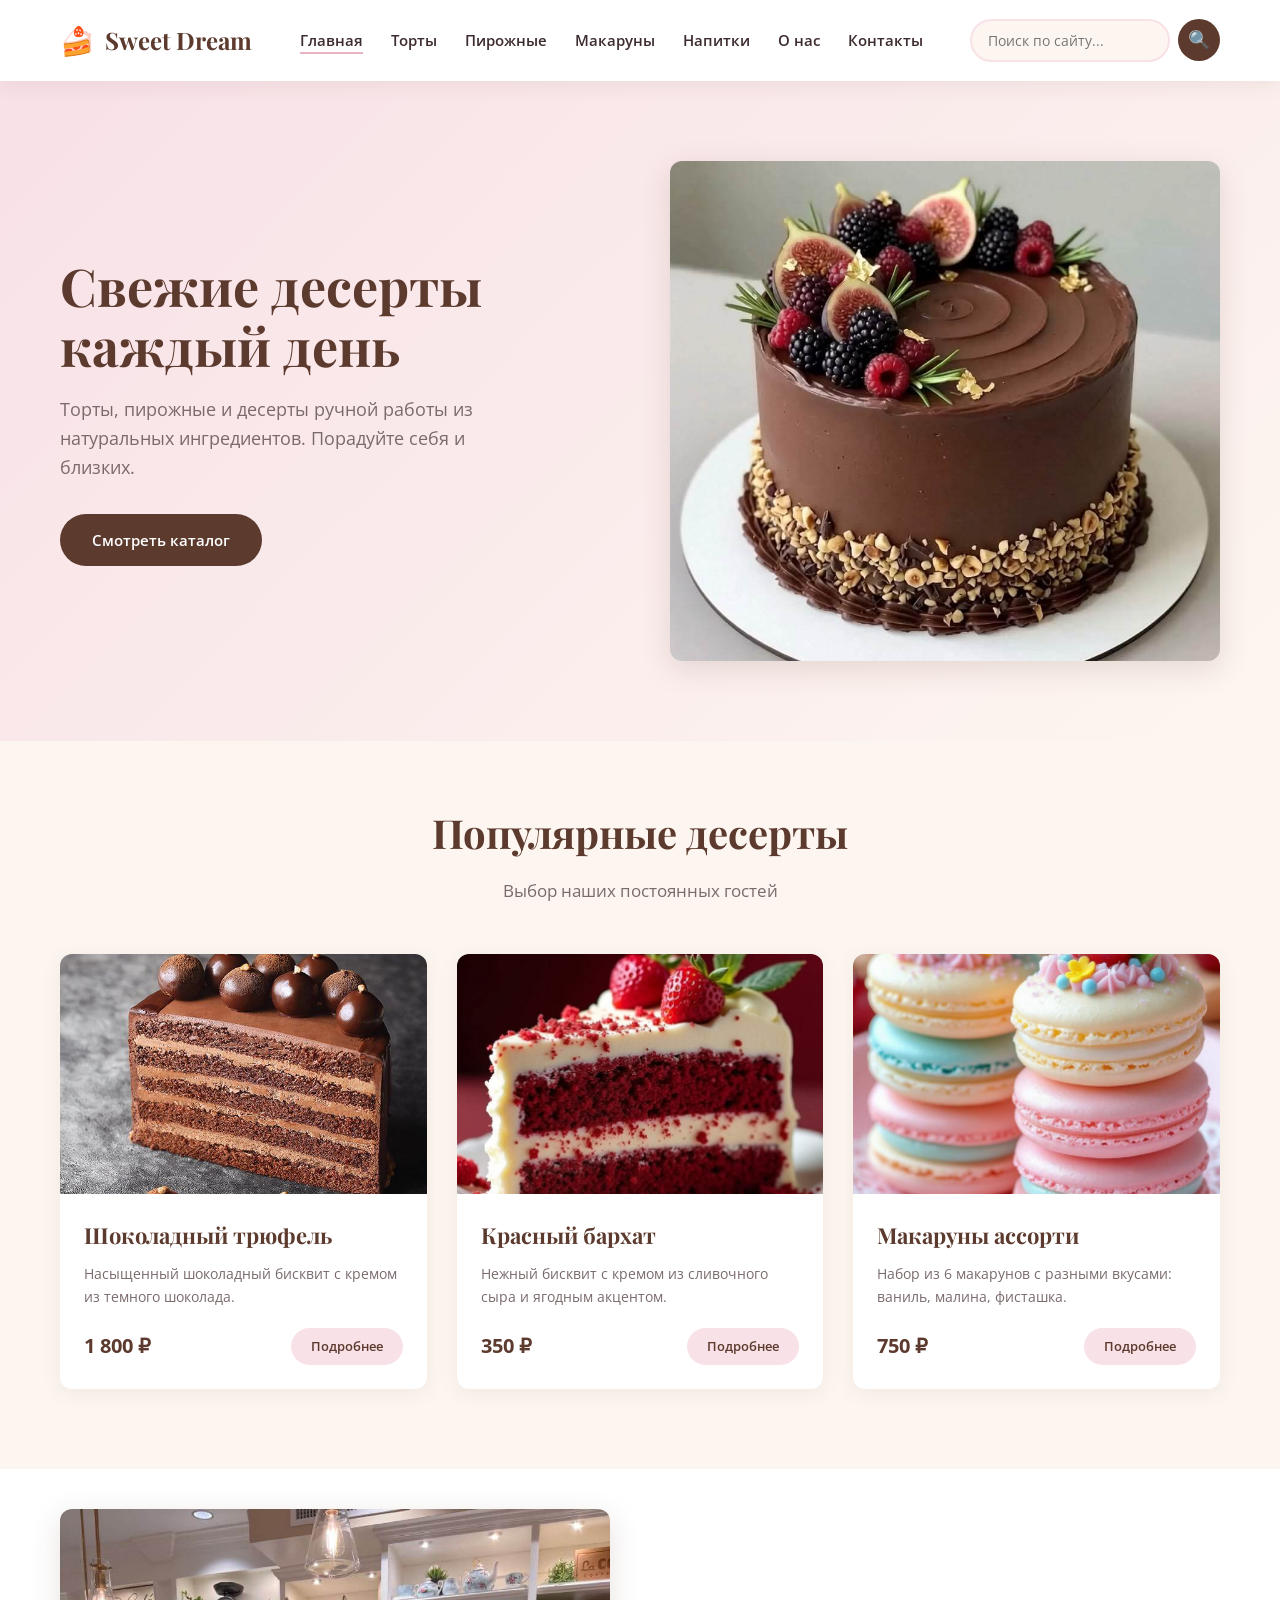
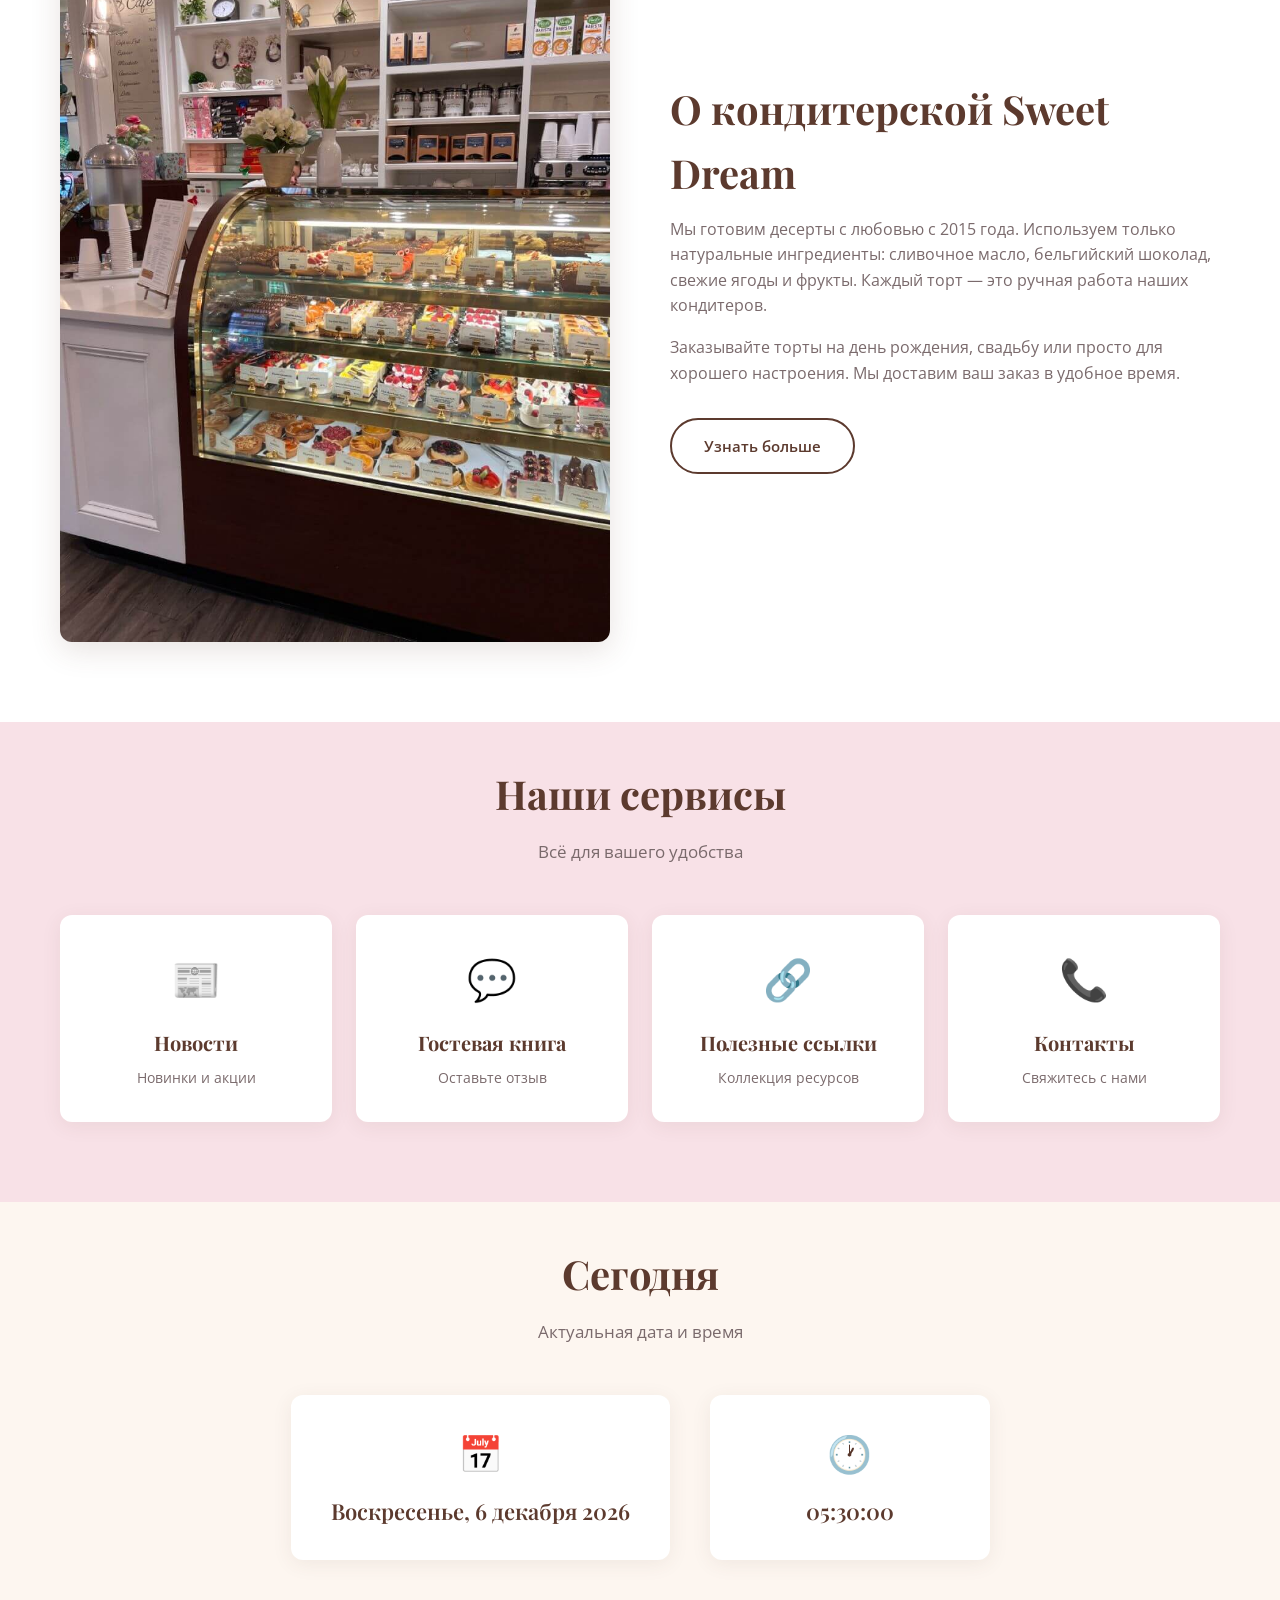
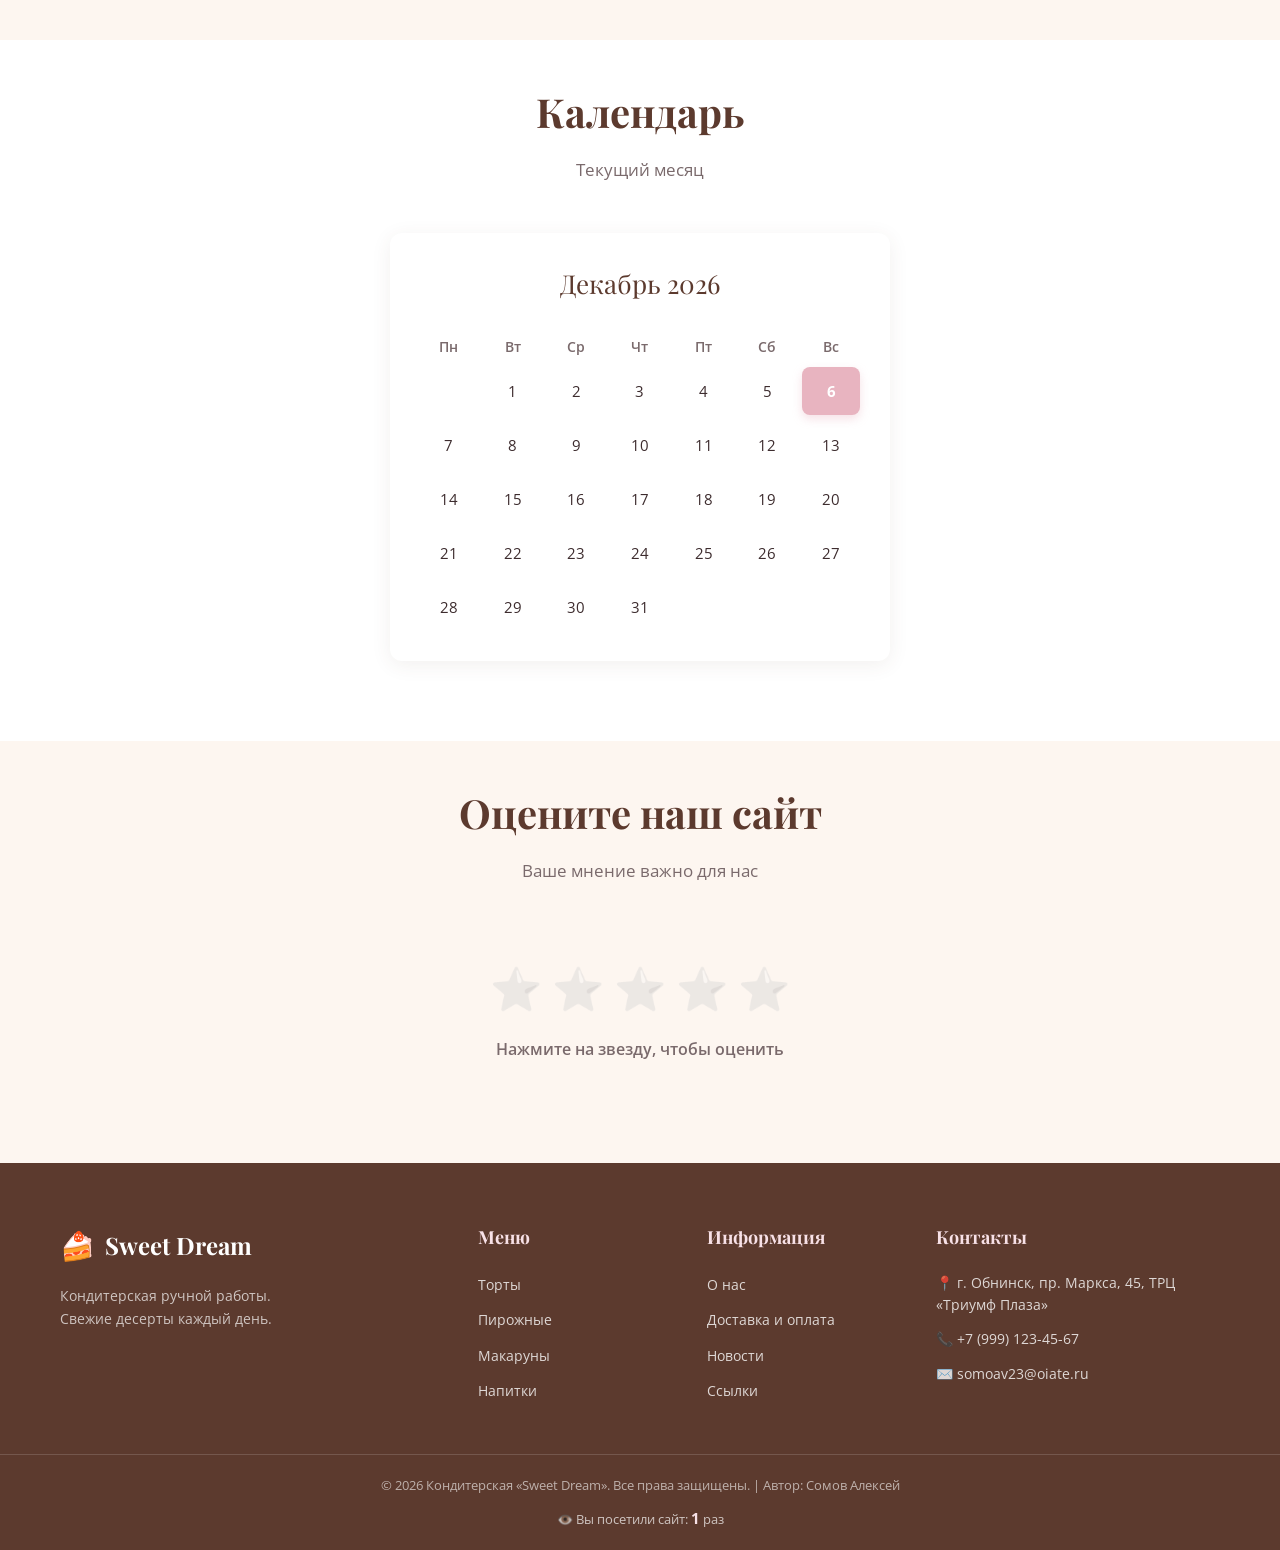
==== index.html @ 5559045a "Add files via upload" ====
﻿<!DOCTYPE html>
<html lang="ru">
<head>
    <meta charset="UTF-8">
    <meta name="viewport" content="width=device-width, initial-scale=1.0">
    
    <meta name="description" content="Кондитерская Sweet Dream — свежие торты, пирожные, макаруны и десерты на заказ. Доставка по городу.">
    <meta name="keywords" content="кондитерская, торты, пирожные, макаруны, десерты, заказать торт, сладости">
    <meta name="author" content="Сомов Алексей">
    <meta name="yandex-verification" content="f34d51f0212edb52" />
    
    <title>Sweet Dream — Кондитерская | Главная</title>
    
    <link rel="preconnect" href="https://fonts.googleapis.com">
    <link rel="preconnect" href="https://fonts.gstatic.com" crossorigin>
    <link href="https://fonts.googleapis.com/css2?family=Playfair+Display:wght@400;700&family=Open+Sans:wght@300;400;600&display=swap" rel="stylesheet">
    
    <link rel="stylesheet" href="css/style.css">

    <link rel="icon" type="image/x-icon" href="favicon.ico">
</head>
<body>

    <header class="header">
        <div class="container header__inner">
            <a href="index.html" class="logo">
                <span class="logo__icon">🍰</span>
                <span class="logo__text">Sweet Dream</span>
            </a>
            
            <nav class="nav">
                <ul class="nav__list">
                    <li><a href="index.html" class="nav__link nav__link--active">Главная</a></li>
                    <li><a href="pages/cakes.html" class="nav__link">Торты</a></li>
                    <li><a href="pages/pastries.html" class="nav__link">Пирожные</a></li>
                    <li><a href="pages/macarons.html" class="nav__link">Макаруны</a></li>
                    <li><a href="pages/drinks.html" class="nav__link">Напитки</a></li>
                    <li><a href="pages/about.html" class="nav__link">О нас</a></li>
                    <li><a href="pages/contacts.html" class="nav__link">Контакты</a></li>
                </ul>
            </nav>
            
            <form class="search-form" id="search-form">
                <input type="text" id="search-input" class="search-form__input" placeholder="Поиск по сайту...">
                <button type="submit" class="search-form__btn">🔍</button>
            </form>
        </div>
    </header>

    <section class="hero">
        <div class="container hero__inner">
            <div class="hero__content">
                <h1 class="hero__title">Свежие десерты<br>каждый день</h1>
                <p class="hero__subtitle">Торты, пирожные и десерты ручной работы из натуральных ингредиентов. Порадуйте себя и близких.</p>
                <a href="pages/cakes.html" class="btn btn--primary">Смотреть каталог</a>
            </div>
            <div class="hero__image">
                <img src="images/hero-cake.jpg" alt="Изысканный торт" class="hero__img">
            </div>
        </div>
    </section>

    <div class="section" id="search-section">
        <div class="container">
            <h2 class="section__title" id="search-title" style="display: none;">Результаты поиска</h2>
            <div id="search-results" class="search-results"></div>
        </div>
    </div>

    <section class="section">
        <div class="container">
            <h2 class="section__title">Популярные десерты</h2>
            <p class="section__subtitle">Выбор наших постоянных гостей</p>
            
            <div class="products">
                <article class="product-card">
                    <div class="product-card__image">
                        <img src="images/cake-1.jpg" alt="Торт Шоколадный трюфель">
                    </div>
                    <div class="product-card__body">
                        <h3 class="product-card__title">Шоколадный трюфель</h3>
                        <p class="product-card__desc">Насыщенный шоколадный бисквит с кремом из темного шоколада.</p>
                        <div class="product-card__footer">
                            <span class="product-card__price">1 800 ₽</span>
                            <a href="pages/cakes.html" class="btn btn--small">Подробнее</a>
                        </div>
                    </div>
                </article>

                <article class="product-card">
                    <div class="product-card__image">
                        <img src="images/cake-2.jpg" alt="Пирожное Красный бархат">
                    </div>
                    <div class="product-card__body">
                        <h3 class="product-card__title">Красный бархат</h3>
                        <p class="product-card__desc">Нежный бисквит с кремом из сливочного сыра и ягодным акцентом.</p>
                        <div class="product-card__footer">
                            <span class="product-card__price">350 ₽</span>
                            <a href="pages/pastries.html" class="btn btn--small">Подробнее</a>
                        </div>
                    </div>
                </article>

                <article class="product-card">
                    <div class="product-card__image">
                        <img src="images/cake-3.jpg" alt="Макаруны ассорти">
                    </div>
                    <div class="product-card__body">
                        <h3 class="product-card__title">Макаруны ассорти</h3>
                        <p class="product-card__desc">Набор из 6 макарунов с разными вкусами: ваниль, малина, фисташка.</p>
                        <div class="product-card__footer">
                            <span class="product-card__price">750 ₽</span>
                            <a href="pages/macarons.html" class="btn btn--small">Подробнее</a>
                        </div>
                    </div>
                </article>
            </div>
        </div>
    </section>

    <section class="section section--alt">
        <div class="container about-preview">
            <div class="about-preview__image">
                <img src="images/bakery.jpg" alt="Наша кондитерская">
            </div>
            <div class="about-preview__content">
                <h2 class="section__title section__title--left">О кондитерской Sweet Dream</h2>
                <p>Мы готовим десерты с любовью с 2015 года. Используем только натуральные ингредиенты: сливочное масло, бельгийский шоколад, свежие ягоды и фрукты. Каждый торт — это ручная работа наших кондитеров.</p>
                <p>Заказывайте торты на день рождения, свадьбу или просто для хорошего настроения. Мы доставим ваш заказ в удобное время.</p>
                <a href="pages/about.html" class="btn btn--secondary">Узнать больше</a>
            </div>
        </div>
    </section>

    <section class="section services-preview">
        <div class="container">
            <h2 class="section__title">Наши сервисы</h2>
            <p class="section__subtitle">Всё для вашего удобства</p>
            
            <div class="services">
                <a href="pages/news.html" class="service-card">
                    <span class="service-card__icon">📰</span>
                    <h3 class="service-card__title">Новости</h3>
                    <p class="service-card__desc">Новинки и акции</p>
                </a>
                <a href="pages/guestbook.html" class="service-card">
                    <span class="service-card__icon">💬</span>
                    <h3 class="service-card__title">Гостевая книга</h3>
                    <p class="service-card__desc">Оставьте отзыв</p>
                </a>
                <a href="pages/links.html" class="service-card">
                    <span class="service-card__icon">🔗</span>
                    <h3 class="service-card__title">Полезные ссылки</h3>
                    <p class="service-card__desc">Коллекция ресурсов</p>
                </a>
                <a href="pages/contacts.html" class="service-card">
                    <span class="service-card__icon">📞</span>
                    <h3 class="service-card__title">Контакты</h3>
                    <p class="service-card__desc">Свяжитесь с нами</p>
                </a>
            </div>
        </div>
    </section>

    <section class="section">
        <div class="container">
            <h2 class="section__title">Сегодня</h2>
            <p class="section__subtitle">Актуальная дата и время</p>
            
            <div class="informer">
                <div class="informer__item">
                    <span class="informer__icon">📅</span>
                    <p id="informer-date" class="informer__text">Загрузка...</p>
                </div>
                <div class="informer__item">
                    <span class="informer__icon">🕐</span>
                    <p id="informer-time" class="informer__text">Загрузка...</p>
                </div>
            </div>
        </div>
    </section>

    <section class="section section--alt">
        <div class="container">
            <h2 class="section__title">Календарь</h2>
            <p class="section__subtitle">Текущий месяц</p>
            
            <div id="calendar" class="calendar-wrap"></div>
        </div>
    </section>

    <section class="section">
        <div class="container">
            <h2 class="section__title">Оцените наш сайт</h2>
            <p class="section__subtitle">Ваше мнение важно для нас</p>
            
            <div class="rating-wrap">
                <div class="rating">
                    <span class="rating__star" data-value="1">⭐</span>
                    <span class="rating__star" data-value="2">⭐</span>
                    <span class="rating__star" data-value="3">⭐</span>
                    <span class="rating__star" data-value="4">⭐</span>
                    <span class="rating__star" data-value="5">⭐</span>
                </div>
                <p id="rating-result" class="rating__result">Нажмите на звезду, чтобы оценить</p>
            </div>
        </div>
    </section>

    <footer class="footer">
        <div class="container footer__inner">
            <div class="footer__col">
                <a href="index.html" class="logo logo--footer">
                    <span class="logo__icon">🍰</span>
                    <span class="logo__text">Sweet Dream</span>
                </a>
                <p class="footer__text">Кондитерская ручной работы.<br>Свежие десерты каждый день.</p>
            </div>
            
            <div class="footer__col">
                <h3 class="footer__title">Меню</h3>
                <ul class="footer__list">
                    <li><a href="pages/cakes.html">Торты</a></li>
                    <li><a href="pages/pastries.html">Пирожные</a></li>
                    <li><a href="pages/macarons.html">Макаруны</a></li>
                    <li><a href="pages/drinks.html">Напитки</a></li>
                </ul>
            </div>
            
            <div class="footer__col">
                <h3 class="footer__title">Информация</h3>
                <ul class="footer__list">
                    <li><a href="pages/about.html">О нас</a></li>
                    <li><a href="pages/delivery.html">Доставка и оплата</a></li>
                    <li><a href="pages/news.html">Новости</a></li>
                    <li><a href="pages/links.html">Ссылки</a></li>
                </ul>
            </div>
            
            <div class="footer__col">
                <h3 class="footer__title">Контакты</h3>
                <ul class="footer__list footer__list--contacts">
                    <li>📍 г. Обнинск, пр. Маркса, 45, ТРЦ «Триумф Плаза»</li>
                    <li>📞 +7 (999) 123-45-67</li>
                    <li>✉️ somoav23@oiate.ru</li>
                </ul>
            </div>
        </div>
        
        <div class="footer__bottom">
            <div class="container">
                <p>© 2026 Кондитерская «Sweet Dream». Все права защищены. | Автор: Сомов Алексей</p>
                <p class="footer__counter">👁️ Вы посетили сайт: <span id="visit-counter">1</span> раз</p>
            </div>
        </div>
    </footer>

    <script src="js/counter.js"></script>
    <script src="js/rating.js"></script>
    <script src="js/datetime.js"></script>
    <script src="js/search.js"></script>
    <script src="js/calendar.js"></script>

</body>
</html>
---- css/style.css ----
﻿/* ============================================
   ПЕРЕМЕННЫЕ (цвета, шрифты)
   ============================================ */
:root {
    --color-pink: #f8e1e7;
    --color-pink-dark: #e8b4c0;
    --color-cream: #fdf6f0;
    --color-white: #ffffff;
    --color-text: #3d2c2e;
    --color-text-light: #7a6a6c;
    --color-accent: #c9a227;
    --color-brown: #5c3a2e;
    
    --font-heading: 'Playfair Display', Georgia, serif;
    --font-body: 'Open Sans', Arial, sans-serif;
    
    --shadow-soft: 0 4px 20px rgba(92, 58, 46, 0.08);
    --shadow-hover: 0 8px 30px rgba(92, 58, 46, 0.15);
    
    --radius: 12px;
    --container: 1200px;
}

/* ============================================
   СБРОС И БАЗОВЫЕ СТИЛИ
   ============================================ */
* {
    margin: 0;
    padding: 0;
    box-sizing: border-box;
}

html {
    scroll-behavior: smooth;
}

body {
    font-family: var(--font-body);
    color: var(--color-text);
    background-color: var(--color-cream);
    line-height: 1.6;
    font-size: 16px;
}

img {
    max-width: 100%;
    height: auto;
    display: block;
}

a {
    text-decoration: none;
    color: inherit;
    transition: color 0.3s ease;
}

ul {
    list-style: none;
}

.container {
    max-width: var(--container);
    margin: 0 auto;
    padding: 0 20px;
}

/* ============================================
   ШАПКА
   ============================================ */
.header {
    background-color: var(--color-white);
    box-shadow: var(--shadow-soft);
    position: sticky;
    top: 0;
    z-index: 100;
}

.header__inner {
    display: flex;
    align-items: center;
    justify-content: space-between;
    padding: 18px 20px;
    flex-wrap: wrap;
    gap: 15px;
}

.logo {
    display: flex;
    align-items: center;
    gap: 10px;
    font-family: var(--font-heading);
    font-size: 24px;
    font-weight: 700;
    color: var(--color-brown);
}

.logo__icon {
    font-size: 28px;
}

.nav__list {
    display: flex;
    gap: 28px;
}

.nav__link {
    font-size: 15px;
    font-weight: 600;
    color: var(--color-text);
    position: relative;
    padding-bottom: 4px;
}

.nav__link::after {
    content: '';
    position: absolute;
    bottom: 0;
    left: 0;
    width: 0;
    height: 2px;
    background-color: var(--color-pink-dark);
    transition: width 0.3s ease;
}

.nav__link:hover::after,
.nav__link--active::after {
    width: 100%;
}

.nav__link:hover {
    color: var(--color-brown);
}

/* ============================================
   ПОИСК ПО САЙТУ
   ============================================ */
.search-form {
    display: flex;
    gap: 8px;
    align-items: center;
}

.search-form__input {
    padding: 10px 16px;
    border: 2px solid var(--color-pink);
    border-radius: 50px;
    font-family: var(--font-body);
    font-size: 14px;
    width: 200px;
    background-color: var(--color-cream);
    transition: all 0.3s ease;
}

.search-form__input:focus {
    outline: none;
    border-color: var(--color-pink-dark);
    width: 240px;
}

.search-form__btn {
    width: 42px;
    height: 42px;
    border-radius: 50%;
    border: none;
    background-color: var(--color-brown);
    color: white;
    font-size: 18px;
    cursor: pointer;
    transition: background-color 0.3s ease;
}

.search-form__btn:hover {
    background-color: var(--color-accent);
}

.search-results {
    margin-top: 20px;
}

.search__count {
    font-size: 16px;
    color: var(--color-text-light);
    margin-bottom: 20px;
    text-align: center;
}

.search__list {
    display: grid;
    grid-template-columns: repeat(auto-fill, minmax(280px, 1fr));
    gap: 16px;
}

.search__item {
    list-style: none;
}

.search__link {
    display: flex;
    align-items: center;
    gap: 10px;
    padding: 18px 24px;
    background-color: var(--color-white);
    border-radius: var(--radius);
    box-shadow: var(--shadow-soft);
    font-family: var(--font-heading);
    font-size: 18px;
    color: var(--color-brown);
    transition: all 0.3s ease;
}

.search__link:hover {
    background-color: var(--color-pink);
    transform: translateX(5px);
}

.search__empty {
    text-align: center;
    font-size: 16px;
    color: var(--color-text-light);
    padding: 20px;
}

/* ============================================
   ГЕРОЙ-БЛОК
   ============================================ */
.hero {
    background: linear-gradient(135deg, var(--color-pink) 0%, var(--color-cream) 100%);
    padding: 80px 0;
}

.hero__inner {
    display: grid;
    grid-template-columns: 1fr 1fr;
    gap: 60px;
    align-items: center;
}

.hero__title {
    font-family: var(--font-heading);
    font-size: 52px;
    line-height: 1.15;
    color: var(--color-brown);
    margin-bottom: 20px;
}

.hero__subtitle {
    font-size: 18px;
    color: var(--color-text-light);
    margin-bottom: 32px;
    max-width: 480px;
}

.hero__img {
    border-radius: var(--radius);
    box-shadow: var(--shadow-hover);
    width: 100%;
    object-fit: cover;
}

/* ============================================
   КНОПКИ
   ============================================ */
.btn {
    display: inline-block;
    padding: 14px 32px;
    border-radius: 50px;
    font-family: var(--font-body);
    font-size: 15px;
    font-weight: 600;
    cursor: pointer;
    border: none;
    transition: all 0.3s ease;
}

.btn--primary {
    background-color: var(--color-brown);
    color: var(--color-white);
}

.btn--primary:hover {
    background-color: var(--color-accent);
    transform: translateY(-2px);
    box-shadow: var(--shadow-hover);
}

.btn--secondary {
    background-color: transparent;
    color: var(--color-brown);
    border: 2px solid var(--color-brown);
}

.btn--secondary:hover {
    background-color: var(--color-brown);
    color: var(--color-white);
}

.btn--small {
    padding: 8px 20px;
    font-size: 13px;
    background-color: var(--color-pink);
    color: var(--color-brown);
}

.btn--small:hover {
    background-color: var(--color-pink-dark);
}

/* ============================================
   СЕКЦИИ
   ============================================ */
.section {
    padding: 80px 0;
}

.section--alt {
    background-color: var(--color-white);
}

.section__title {
    font-family: var(--font-heading);
    font-size: 40px;
    color: var(--color-brown);
    text-align: center;
    margin-bottom: 12px;
}

.section__title--left {
    text-align: left;
}

.section__subtitle {
    text-align: center;
    color: var(--color-text-light);
    margin-bottom: 50px;
    font-size: 17px;
}

/* ============================================
   ЗАГОЛОВОК ВНУТРЕННЕЙ СТРАНИЦЫ
   ============================================ */
.page-header {
    background: linear-gradient(135deg, var(--color-pink) 0%, var(--color-cream) 100%);
    padding: 60px 0;
    text-align: center;
}

.page-header__title {
    font-family: var(--font-heading);
    font-size: 46px;
    color: var(--color-brown);
    margin-bottom: 12px;
}

.page-header__subtitle {
    font-size: 18px;
    color: var(--color-text-light);
}

/* ============================================
   КАРТОЧКИ ТОВАРОВ
   ============================================ */
.products {
    display: grid;
    grid-template-columns: repeat(3, 1fr);
    gap: 30px;
}

.product-card {
    background-color: var(--color-white);
    border-radius: var(--radius);
    overflow: hidden;
    box-shadow: var(--shadow-soft);
    transition: transform 0.3s ease, box-shadow 0.3s ease;
    display: flex;
    flex-direction: column;
}

.product-card:hover {
    transform: translateY(-6px);
    box-shadow: var(--shadow-hover);
}

.product-card__image {
    height: 240px;
    overflow: hidden;
}

.product-card__image img {
    width: 100%;
    height: 100%;
    object-fit: cover;
    transition: transform 0.5s ease;
}

.product-card:hover .product-card__image img {
    transform: scale(1.05);
}

.product-card__body {
    padding: 24px;
    display: flex;
    flex-direction: column;
    flex-grow: 1;
}

.product-card__title {
    font-family: var(--font-heading);
    font-size: 22px;
    color: var(--color-brown);
    margin-bottom: 10px;
}

.product-card__desc {
    font-size: 14px;
    color: var(--color-text-light);
    margin-bottom: 20px;
    flex-grow: 1;
}

.product-card__footer {
    display: flex;
    align-items: center;
    justify-content: space-between;
}

.product-card__price {
    font-size: 20px;
    font-weight: 700;
    color: var(--color-brown);
}

/* ============================================
   БЛОК О КОНДИТЕРСКОЙ
   ============================================ */
.about-preview {
    display: grid;
    grid-template-columns: 1fr 1fr;
    gap: 60px;
    align-items: center;
}

.about-preview__image img {
    border-radius: var(--radius);
    box-shadow: var(--shadow-hover);
    width: 100%;
    object-fit: cover;
}

.about-preview__content p {
    margin-bottom: 16px;
    color: var(--color-text-light);
}

.about-preview__content .btn {
    margin-top: 16px;
}

/* ============================================
   СЕРВИСЫ
   ============================================ */
.services-preview {
    background-color: var(--color-pink);
}

.services {
    display: grid;
    grid-template-columns: repeat(4, 1fr);
    gap: 24px;
}

.service-card {
    background-color: var(--color-white);
    border-radius: var(--radius);
    padding: 32px 20px;
    text-align: center;
    box-shadow: var(--shadow-soft);
    transition: transform 0.3s ease, box-shadow 0.3s ease;
}

.service-card:hover {
    transform: translateY(-5px);
    box-shadow: var(--shadow-hover);
}

.service-card__icon {
    font-size: 40px;
    display: block;
    margin-bottom: 16px;
}

.service-card__title {
    font-family: var(--font-heading);
    font-size: 20px;
    color: var(--color-brown);
    margin-bottom: 8px;
}

.service-card__desc {
    font-size: 14px;
    color: var(--color-text-light);
}

/* ============================================
   ТАБЛИЦА ЦЕН
   ============================================ */
.table-wrap {
    overflow-x: auto;
    border-radius: var(--radius);
    box-shadow: var(--shadow-soft);
    background-color: var(--color-white);
}

.price-table {
    width: 100%;
    border-collapse: collapse;
    font-size: 15px;
}

.price-table thead {
    background-color: var(--color-brown);
    color: var(--color-white);
}

.price-table th {
    padding: 18px 20px;
    text-align: left;
    font-family: var(--font-heading);
    font-size: 16px;
    font-weight: 600;
}

.price-table td {
    padding: 16px 20px;
    border-bottom: 1px solid var(--color-pink);
    color: var(--color-text);
}

.price-table tbody tr:nth-child(even) {
    background-color: var(--color-cream);
}

.price-table tbody tr:hover {
    background-color: var(--color-pink);
}

.price-table tbody tr:last-child td {
    border-bottom: none;
}

/* ============================================
   ЯКОРНАЯ НАВИГАЦИЯ
   ============================================ */
.anchor-nav {
    display: flex;
    justify-content: center;
    gap: 20px;
    flex-wrap: wrap;
    padding: 20px;
    background-color: var(--color-white);
    border-radius: var(--radius);
    box-shadow: var(--shadow-soft);
}

.anchor-nav__link {
    padding: 12px 24px;
    background-color: var(--color-pink);
    color: var(--color-brown);
    border-radius: 50px;
    font-weight: 600;
    font-size: 15px;
    transition: all 0.3s ease;
}

.anchor-nav__link:hover {
    background-color: var(--color-brown);
    color: var(--color-white);
    transform: translateY(-2px);
}

section[id] {
    scroll-margin-top: 100px;
}

/* ============================================
   ИНФО-КАРТОЧКИ (для страницы Доставка)
   ============================================ */
.info-cards {
    display: grid;
    grid-template-columns: repeat(3, 1fr);
    gap: 30px;
}

.info-card {
    background-color: var(--color-white);
    border-radius: var(--radius);
    padding: 40px 30px;
    text-align: center;
    box-shadow: var(--shadow-soft);
    transition: transform 0.3s ease;
}

.info-card:hover {
    transform: translateY(-5px);
    box-shadow: var(--shadow-hover);
}

.info-card__icon {
    font-size: 48px;
    display: block;
    margin-bottom: 20px;
}

.info-card__title {
    font-family: var(--font-heading);
    font-size: 22px;
    color: var(--color-brown);
    margin-bottom: 14px;
}

.info-card__text {
    font-size: 15px;
    color: var(--color-text-light);
    line-height: 1.7;
}

/* ============================================
   КОНТАКТЫ
   ============================================ */
.contacts-grid {
    display: grid;
    grid-template-columns: 1fr 1fr;
    gap: 60px;
}

.contact-item {
    display: flex;
    gap: 18px;
    margin-bottom: 28px;
    align-items: flex-start;
}

.contact-item__icon {
    font-size: 28px;
    flex-shrink: 0;
}

.contact-item__title {
    font-family: var(--font-heading);
    font-size: 18px;
    color: var(--color-brown);
    margin-bottom: 6px;
}

.contact-item p {
    color: var(--color-text-light);
    font-size: 15px;
}

.contact-item a {
    color: var(--color-brown);
    font-weight: 600;
}

.contact-item a:hover {
    color: var(--color-accent);
}

/* Форма */
.form__group {
    margin-bottom: 22px;
}

.form__label {
    display: block;
    font-size: 14px;
    font-weight: 600;
    color: var(--color-text);
    margin-bottom: 8px;
}

.form__input,
.form__textarea {
    width: 100%;
    padding: 14px 18px;
    border: 2px solid var(--color-pink);
    border-radius: var(--radius);
    font-family: var(--font-body);
    font-size: 15px;
    color: var(--color-text);
    background-color: var(--color-white);
    transition: border-color 0.3s ease;
}

.form__input:focus,
.form__textarea:focus {
    outline: none;
    border-color: var(--color-pink-dark);
}

.form__textarea {
    resize: vertical;
    min-height: 120px;
}

/* Карта */
.map-placeholder {
    border-radius: var(--radius);
    overflow: hidden;
    box-shadow: var(--shadow-soft);
}

.map-placeholder img {
    width: 100%;
    height: auto;
}

/* ============================================
   НОВОСТИ
   ============================================ */
.news-list {
    display: flex;
    flex-direction: column;
    gap: 40px;
}

.news-item {
    display: grid;
    grid-template-columns: 300px 1fr;
    gap: 40px;
    background-color: var(--color-white);
    border-radius: var(--radius);
    overflow: hidden;
    box-shadow: var(--shadow-soft);
    transition: transform 0.3s ease;
}

.news-item:hover {
    transform: translateY(-4px);
    box-shadow: var(--shadow-hover);
}

.news-item__image {
    height: 100%;
    min-height: 220px;
    overflow: hidden;
}

.news-item__image img {
    width: 100%;
    height: 100%;
    object-fit: cover;
}

.news-item__content {
    padding: 30px 30px 30px 0;
    display: flex;
    flex-direction: column;
    justify-content: center;
}

.news-item__date {
    font-size: 13px;
    color: var(--color-text-light);
    text-transform: uppercase;
    letter-spacing: 1px;
    margin-bottom: 10px;
}

.news-item__title {
    font-family: var(--font-heading);
    font-size: 26px;
    color: var(--color-brown);
    margin-bottom: 14px;
}

.news-item__text {
    font-size: 15px;
    color: var(--color-text-light);
    line-height: 1.7;
    margin-bottom: 20px;
}

.news-item__content .btn {
    align-self: flex-start;
}

/* ============================================
   ГОСТЕВАЯ КНИГА
   ============================================ */
.guestbook-grid {
    display: grid;
    grid-template-columns: 1fr 1fr;
    gap: 60px;
}

.review {
    background-color: var(--color-white);
    border-radius: var(--radius);
    padding: 24px;
    box-shadow: var(--shadow-soft);
    margin-bottom: 20px;
    border-left: 4px solid var(--color-pink-dark);
}

.review__header {
    display: flex;
    justify-content: space-between;
    align-items: center;
    margin-bottom: 12px;
    flex-wrap: wrap;
    gap: 8px;
}

.review__author {
    font-family: var(--font-heading);
    font-size: 18px;
    color: var(--color-brown);
    font-weight: 700;
}

.review__date {
    font-size: 13px;
    color: var(--color-text-light);
}

.review__text {
    font-size: 15px;
    color: var(--color-text);
    line-height: 1.7;
}

/* ============================================
   СПИСОК ССЫЛОК
   ============================================ */
.links-list {
    display: grid;
    grid-template-columns: repeat(3, 1fr);
    gap: 24px;
}

.link-item {
    list-style: none;
}

.link-item__link {
    display: flex;
    gap: 20px;
    align-items: flex-start;
    background-color: var(--color-white);
    border-radius: var(--radius);
    padding: 26px;
    box-shadow: var(--shadow-soft);
    transition: transform 0.3s ease, box-shadow 0.3s ease;
    height: 100%;
}

.link-item__link:hover {
    transform: translateY(-5px);
    box-shadow: var(--shadow-hover);
}

.link-item__icon {
    font-size: 36px;
    flex-shrink: 0;
}

.link-item__title {
    font-family: var(--font-heading);
    font-size: 19px;
    color: var(--color-brown);
    margin-bottom: 8px;
}

.link-item__desc {
    font-size: 14px;
    color: var(--color-text-light);
    line-height: 1.6;
}

/* ============================================
   ИНФОРМЕР
   ============================================ */
.informer {
    display: flex;
    justify-content: center;
    gap: 40px;
    flex-wrap: wrap;
}

.informer__item {
    background-color: var(--color-white);
    border-radius: var(--radius);
    padding: 30px 40px;
    box-shadow: var(--shadow-soft);
    text-align: center;
    min-width: 280px;
}

.informer__icon {
    font-size: 36px;
    display: block;
    margin-bottom: 12px;
}

.informer__text {
    font-family: var(--font-heading);
    font-size: 22px;
    color: var(--color-brown);
    font-weight: 600;
}

/* ============================================
   КАЛЕНДАРЬ
   ============================================ */
.calendar-wrap {
    display: flex;
    justify-content: center;
}

.calendar {
    background-color: var(--color-white);
    border-radius: var(--radius);
    box-shadow: var(--shadow-soft);
    padding: 30px;
    max-width: 500px;
    width: 100%;
}

.calendar__header {
    font-family: var(--font-heading);
    font-size: 26px;
    color: var(--color-brown);
    text-align: center;
    margin-bottom: 24px;
}

.calendar__weekdays,
.calendar__days {
    display: grid;
    grid-template-columns: repeat(7, 1fr);
    gap: 6px;
}

.calendar__weekday {
    text-align: center;
    font-weight: 600;
    font-size: 14px;
    color: var(--color-text-light);
    padding: 8px 0;
}

.calendar__day {
    text-align: center;
    padding: 12px 0;
    border-radius: 8px;
    font-size: 15px;
    color: var(--color-text);
    transition: background-color 0.2s ease;
}

.calendar__day--empty {
    visibility: hidden;
}

.calendar__day--today {
    background-color: var(--color-pink-dark);
    color: var(--color-white);
    font-weight: 700;
    box-shadow: 0 4px 10px rgba(232, 180, 192, 0.4);
}

.calendar__day:not(.calendar__day--empty):hover {
    background-color: var(--color-pink);
}

/* ============================================
   РЕЙТИНГ САЙТА
   ============================================ */
.rating-wrap {
    text-align: center;
    padding: 20px;
}

.rating {
    display: inline-flex;
    gap: 10px;
    margin-bottom: 16px;
    cursor: pointer;
}

.rating__star {
    font-size: 42px;
    filter: grayscale(1);
    opacity: 0.4;
    transition: all 0.2s ease;
    user-select: none;
}

.rating__star:hover {
    transform: scale(1.15);
}

.rating__star--active {
    filter: grayscale(0);
    opacity: 1;
    transform: scale(1.1);
}

.rating__result {
    font-size: 16px;
    color: var(--color-text-light);
    font-weight: 600;
}

/* ============================================
   ФУТЕР
   ============================================ */
.footer {
    background-color: var(--color-brown);
    color: var(--color-white);
    padding-top: 60px;
}

.footer__inner {
    display: grid;
    grid-template-columns: 2fr 1fr 1fr 1.5fr;
    gap: 40px;
    padding-bottom: 40px;
}

.logo--footer {
    color: var(--color-white);
    margin-bottom: 16px;
}

.footer__text {
    font-size: 14px;
    color: rgba(255, 255, 255, 0.7);
    line-height: 1.7;
}

.footer__title {
    font-family: var(--font-heading);
    font-size: 18px;
    margin-bottom: 20px;
    color: var(--color-pink);
}

.footer__list li {
    margin-bottom: 10px;
}

.footer__list a {
    font-size: 14px;
    color: rgba(255, 255, 255, 0.8);
}

.footer__list a:hover {
    color: var(--color-pink);
}

.footer__list--contacts li {
    font-size: 14px;
    color: rgba(255, 255, 255, 0.8);
    margin-bottom: 12px;
}

.footer__bottom {
    border-top: 1px solid rgba(255, 255, 255, 0.15);
    padding: 20px 0;
    text-align: center;
    font-size: 13px;
    color: rgba(255, 255, 255, 0.6);
}

.footer__counter {
    margin-top: 10px;
    font-size: 13px;
    color: rgba(255, 255, 255, 0.7);
}

.footer__counter #visit-counter {
    font-weight: 700;
    color: var(--color-pink);
    font-size: 15px;
}

/* ============================================
   АДАПТИВНОСТЬ
   ============================================ */
@media (max-width: 992px) {
    .hero__inner,
    .about-preview {
        grid-template-columns: 1fr;
        gap: 40px;
    }
    
    .hero__title {
        font-size: 40px;
    }
    
    .products {
        grid-template-columns: repeat(2, 1fr);
    }
    
    .services {
        grid-template-columns: repeat(2, 1fr);
    }
    
    .info-cards,
    .links-list {
        grid-template-columns: repeat(2, 1fr);
    }
    
    .contacts-grid,
    .guestbook-grid {
        grid-template-columns: 1fr;
        gap: 40px;
    }
    
    .news-item {
        grid-template-columns: 1fr;
    }
    
    .news-item__content {
        padding: 24px;
    }
    
    .news-item__image {
        min-height: 200px;
    }
    
    .footer__inner {
        grid-template-columns: 1fr 1fr;
    }
    
    .nav__list {
        gap: 18px;
    }
    
    .search-form__input {
        width: 150px;
    }
    .search-form__input:focus {
        width: 180px;
    }
}

@media (max-width: 600px) {
    .header__inner {
        flex-direction: column;
        gap: 16px;
    }
    
    .nav__list {
        flex-wrap: wrap;
        justify-content: center;
        gap: 12px;
    }
    
    .hero__title {
        font-size: 32px;
    }
    
    .section__title {
        font-size: 28px;
    }
    
    .page-header__title {
        font-size: 32px;
    }
    
    .products,
    .services,
    .info-cards,
    .links-list {
        grid-template-columns: 1fr;
    }
    
    .footer__inner {
        grid-template-columns: 1fr;
    }
    
    .review__header {
        flex-direction: column;
        align-items: flex-start;
    }
    
    .price-table th,
    .price-table td {
        padding: 12px 14px;
        font-size: 13px;
    }
}
/* Уменьшаем отступ у секции с популярными десертами */
.hero ~ .section {
    padding-top: 40px;
}

/* Отдельно — скрытая секция поиска не должна влиять */
#search-section {
    padding: 0;
}
/* ============================================
   КАРТА ЯНДЕКС
   ============================================ */
.map-container {
    border-radius: var(--radius);
    overflow: hidden;
    box-shadow: var(--shadow-soft);
    line-height: 0;
}

.map-container iframe { 
    display: block;
    width: 100%;
    height: 450px;
    border: 0;
}

@media (max-width: 600px) {
    .map-container iframe {
        height: 300px;
    }
}
/* ============================================
   УЛУЧШЕНИЕ ОТОБРАЖЕНИЯ КАРТИНОК
   ============================================ */

/* Карточки товаров — центрируем по центру */
.product-card__image img {
    object-position: center;
}
/* ============================================
   ФОТО КОМАНДЫ (без обрезки, вертикальные)
   ============================================ */
#team .product-card__image {
    height: auto;
    aspect-ratio: 3 / 4;
    background-color: var(--color-pink);
}

#team .product-card__image img {
    width: 100%;
    height: 100%;
    object-fit: contain;
    transition: transform 0.5s ease;
}

#team .product-card:hover .product-card__image img {
    transform: scale(1.03);
}

/* Картинка в герой-блоке — не больше 500px в высоту */
.hero__img {
    max-height: 500px;
    object-fit: cover;
    object-position: center;
}

/* Картинки новостей — центр */
.news-item__image img {
    object-position: center;
}

/* Картинка "О нас" на главной — центр */
.about-preview__image img {
    object-position: center;
}
.map-container iframe {
    display: block;
    width: 100%;        /* ← вот эта ширина */
    height: 450px;
    border: 0;          /* ← вместо frameborder="0" */
}
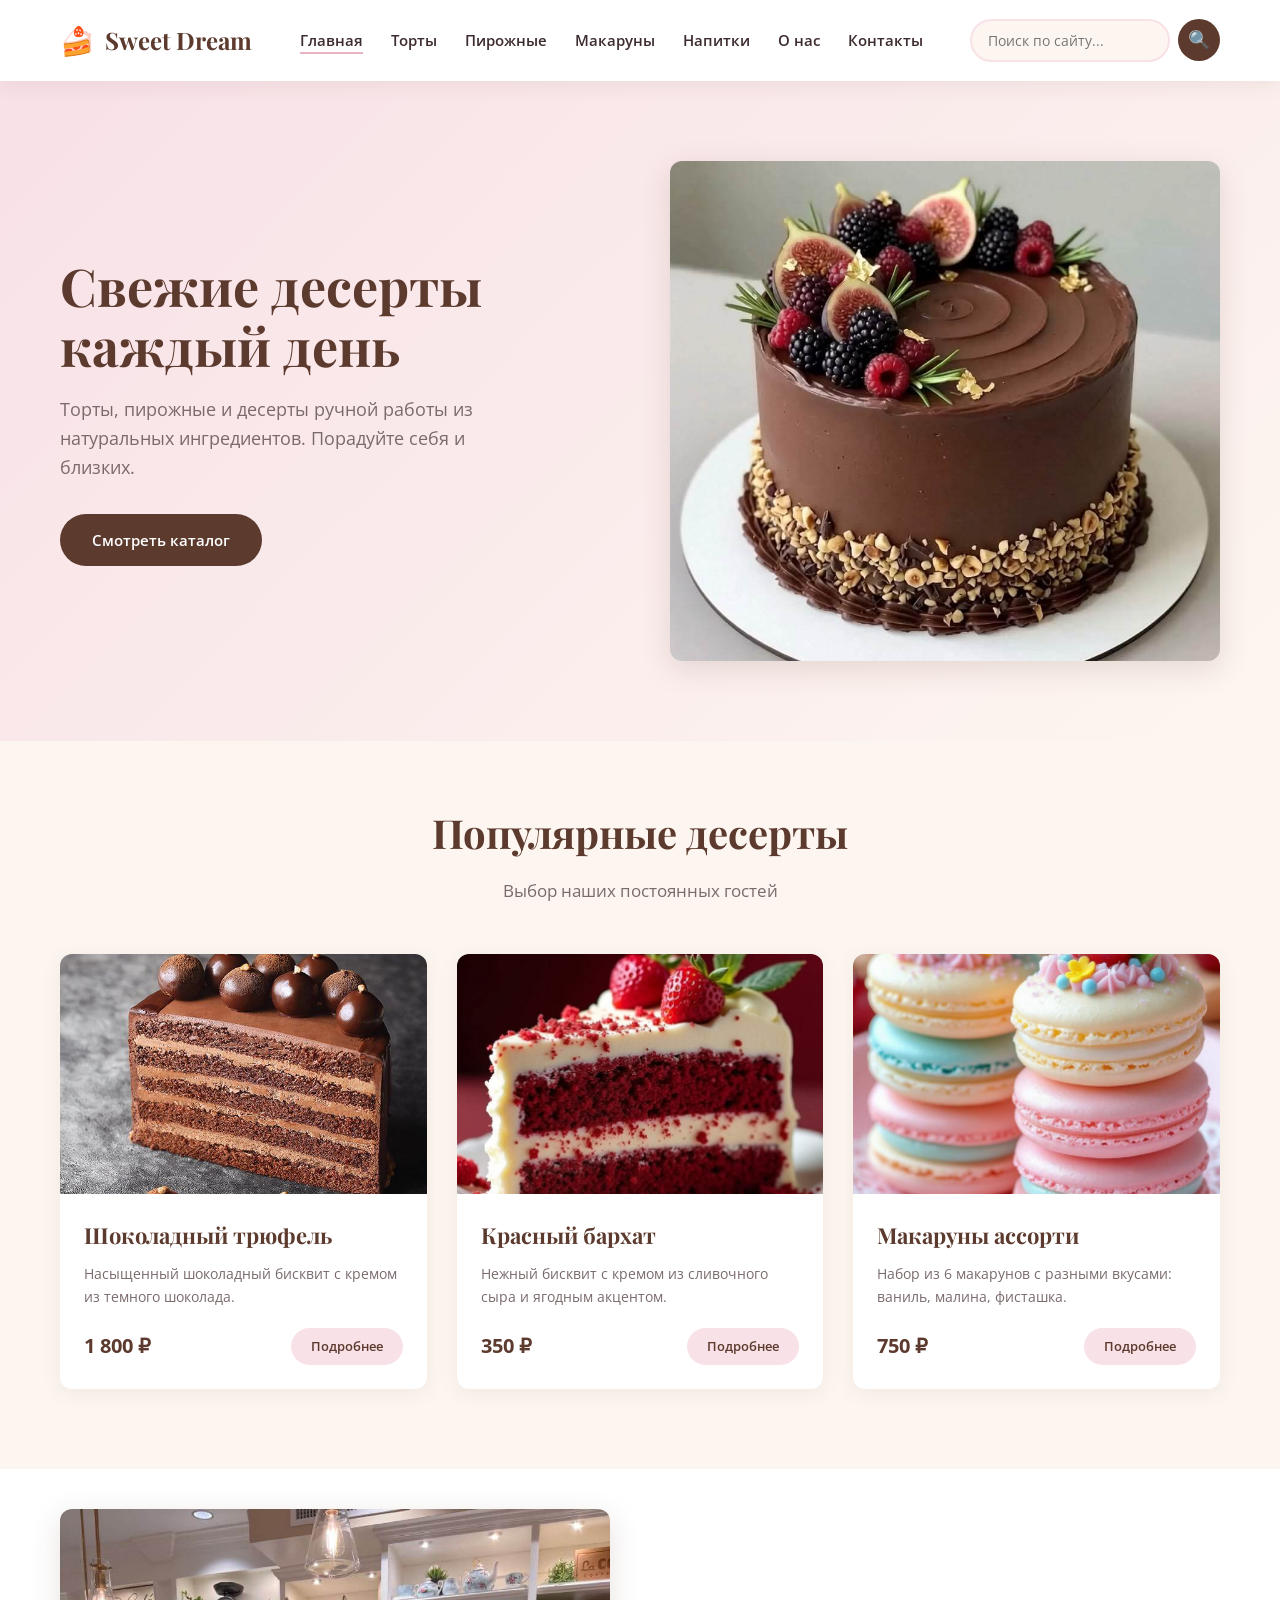
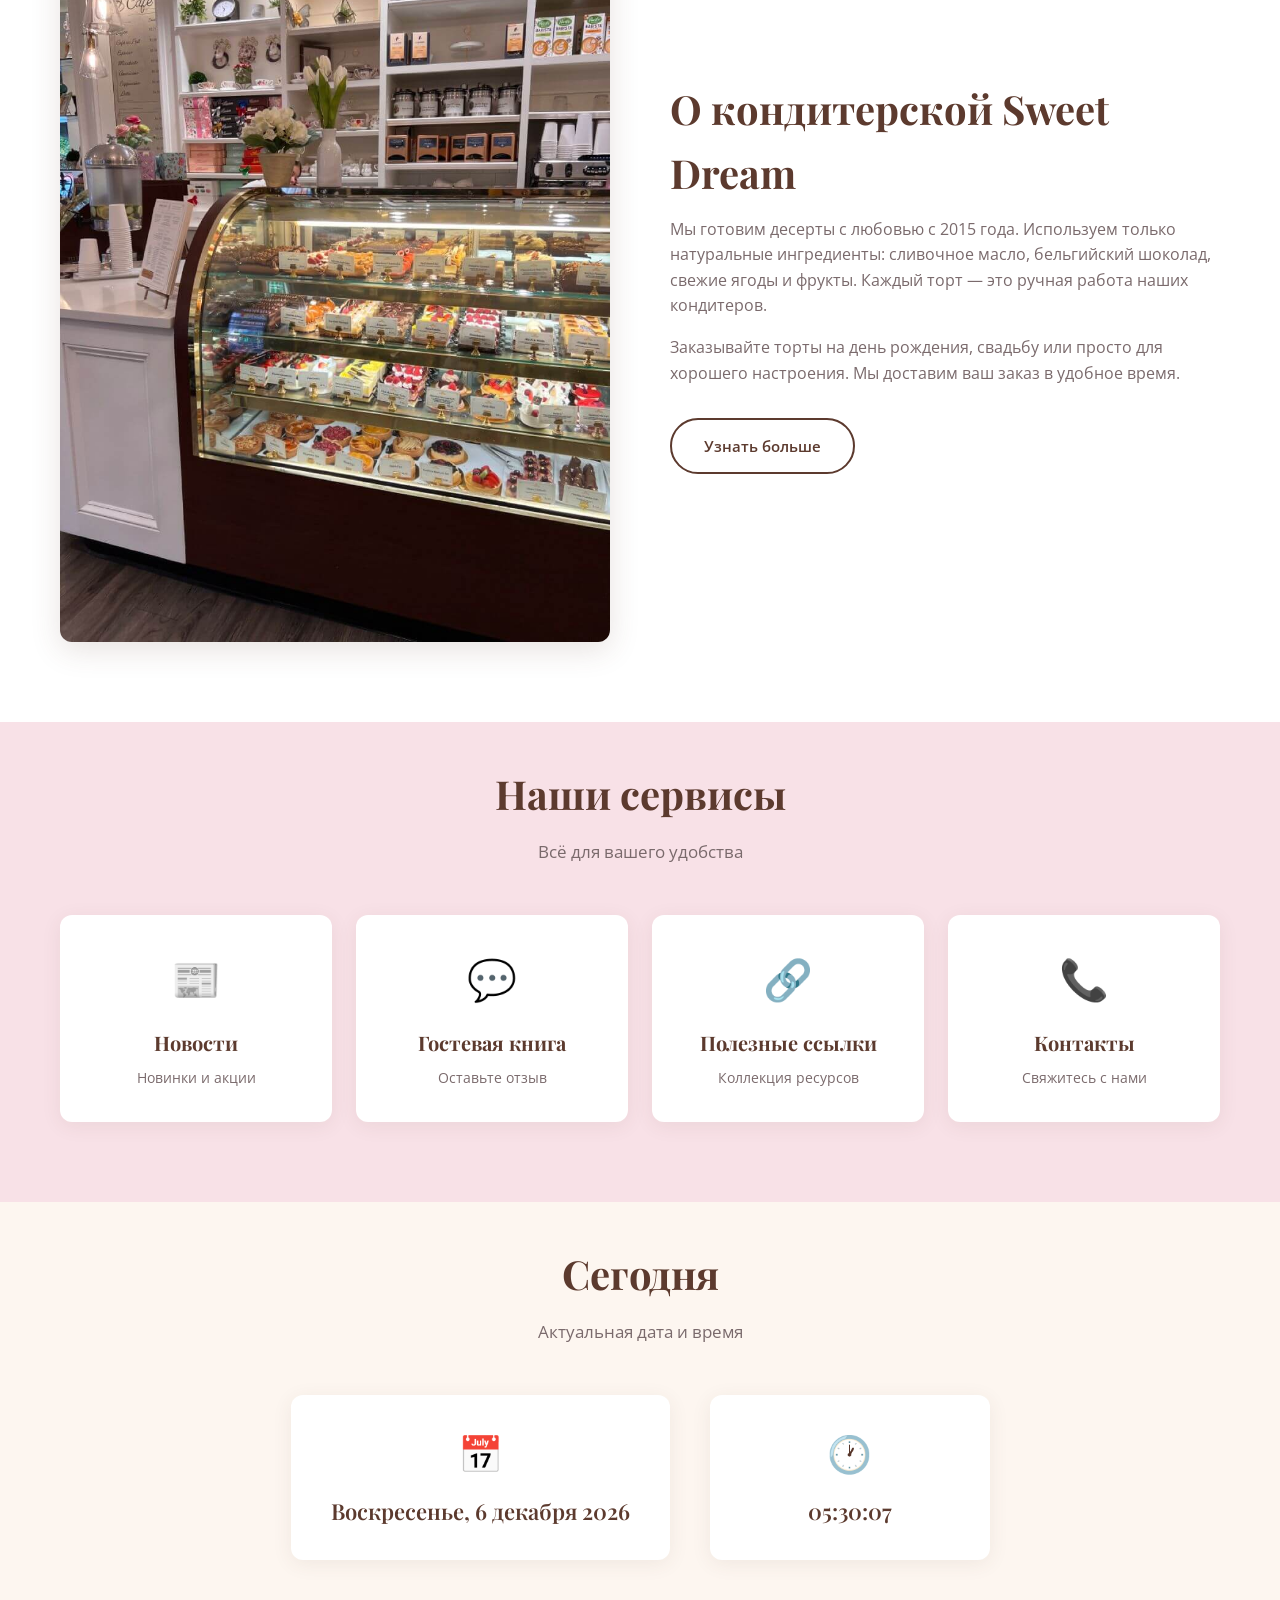
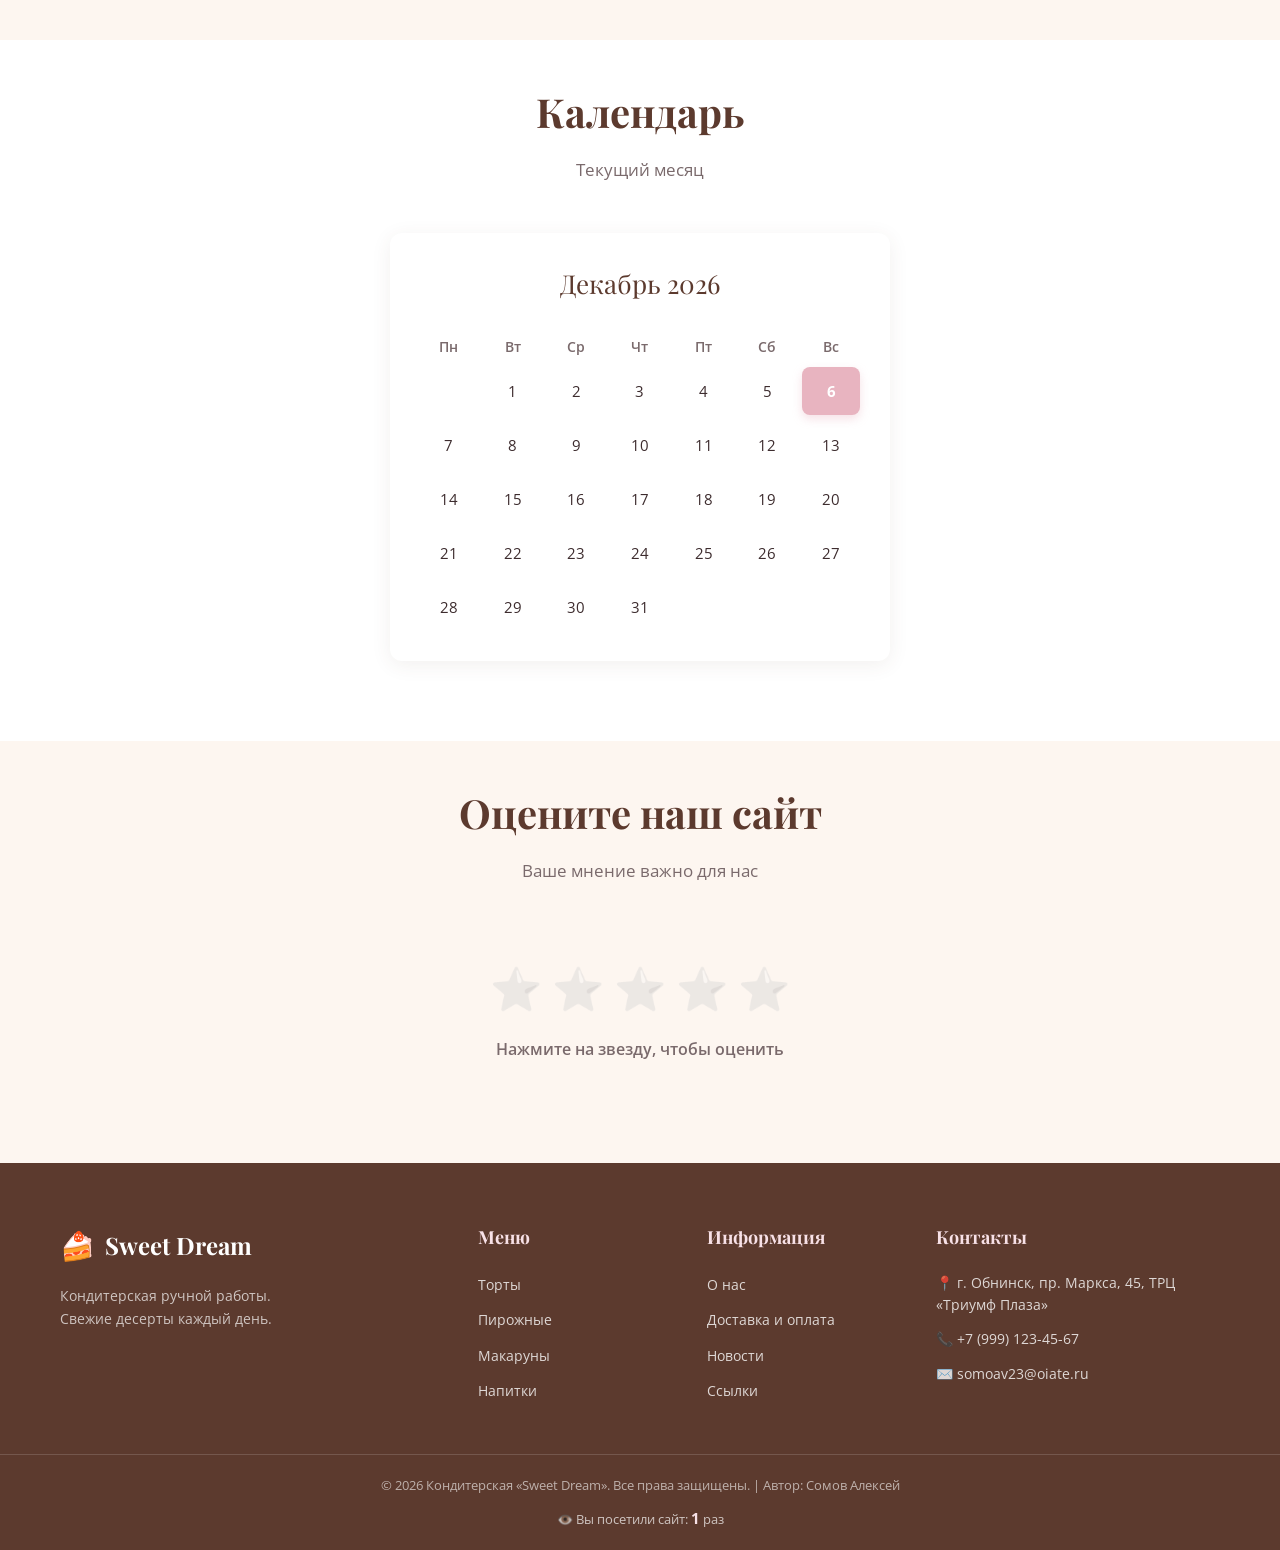
==== commit e4deca6b: "Update index.html" ====
--- a/index.html
+++ b/index.html
@@ -7,7 +7,7 @@
     <meta name="description" content="Кондитерская Sweet Dream — свежие торты, пирожные, макаруны и десерты на заказ. Доставка по городу.">
     <meta name="keywords" content="кондитерская, торты, пирожные, макаруны, десерты, заказать торт, сладости">
     <meta name="author" content="Сомов Алексей">
-    <meta name="yandex-verification" content="f34d51f0212edb52" />
+    <meta name="yandex-verification" content="3774fe7264137068" />
     
     <title>Sweet Dream — Кондитерская | Главная</title>
     
@@ -262,4 +262,4 @@
     <script src="js/calendar.js"></script>
 
 </body>
-</html>+</html>
